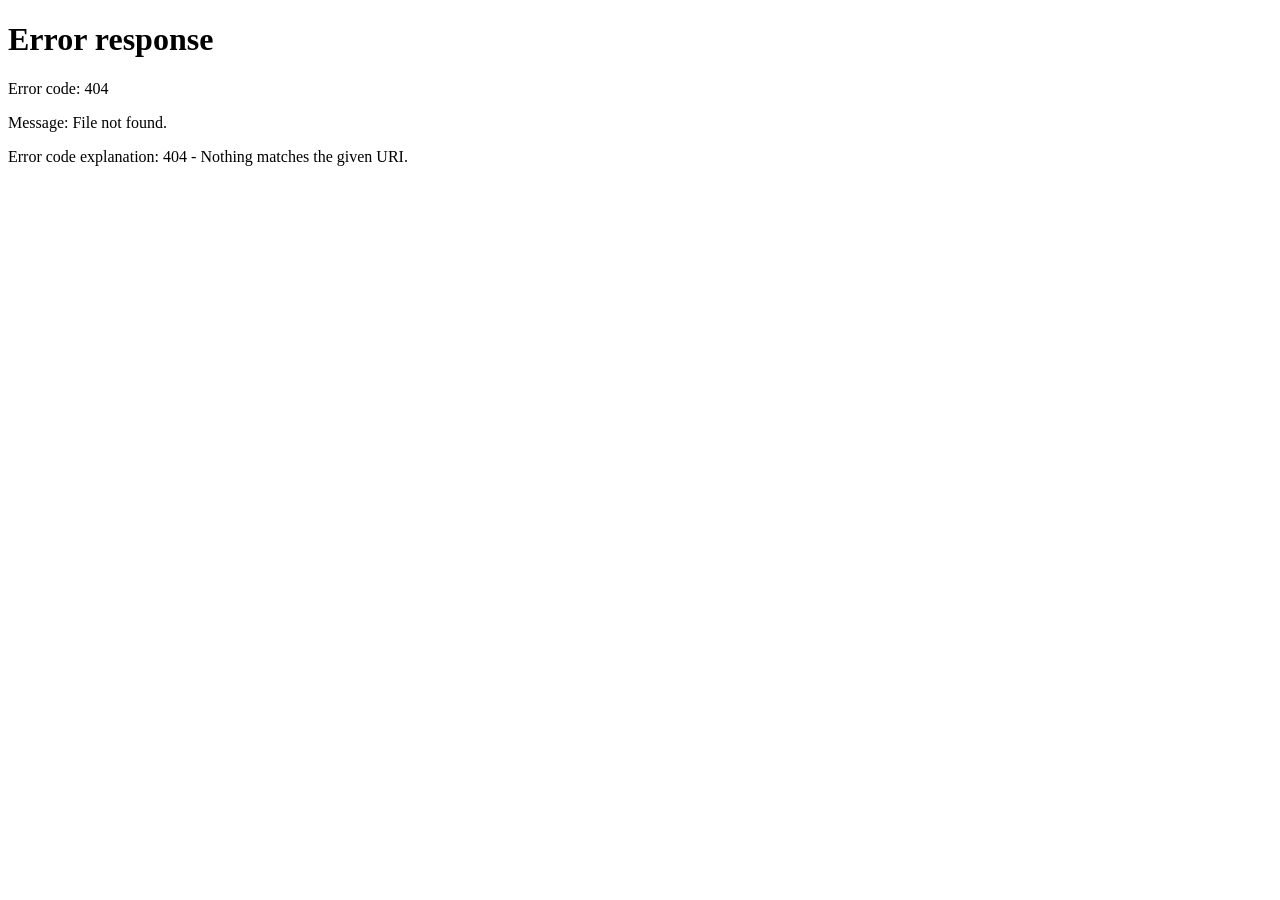
==== site/apps/cdm2026/index.html @ cbd02a51 "feat: app CDM 2026 portail club (SPA JSON, skill MAJ web) Application CDM 2026 : matchs du jour, cal" ====
<!DOCTYPE html>
<html lang="fr">
<head>
  <meta charset="UTF-8">
  <meta name="viewport" content="width=device-width, initial-scale=1, viewport-fit=cover">
  <meta http-equiv="Cache-Control" content="no-cache, no-store, must-revalidate">
  <title>Coupe du Monde 2026 — Portail Club</title>
  <meta name="theme-color" content="#002868">
  <meta name="apple-mobile-web-app-capable" content="yes">
  <meta name="mobile-web-app-capable" content="yes">
  <link rel="manifest" href="../../manifest.webmanifest">
  <link rel="icon" href="../../assets/icons/icon-192.svg" type="image/svg+xml">
  <link rel="preconnect" href="https://fonts.googleapis.com">
  <link rel="preconnect" href="https://fonts.gstatic.com" crossorigin>
  <link href="https://fonts.googleapis.com/css2?family=Plus+Jakarta+Sans:wght@400;500;600;700;800&display=swap" rel="stylesheet">
  <link rel="stylesheet" href="../../assets/css/portal.css?v=__BUILD_VERSION__">
  <link rel="stylesheet" href="assets/css/cdm2026.css?v=__BUILD_VERSION__">
  <script>
    (function () {
      if (localStorage.getItem('portailClub_swMigrated') === '2') return;
      var dest = '/portailClub/update.html?to=' + encodeURIComponent(location.pathname + location.search + location.hash);
      location.replace(dest);
    })();
  </script>
</head>
<body>
  <div id="wc-root" class="wc-app" aria-live="polite"></div>
  <div id="wc-toast" class="wc-toast" role="status" aria-live="polite"></div>
  <script src="../../assets/js/app-update.js?v=__BUILD_VERSION__" defer></script>
  <script src="assets/js/cdm2026.js?v=__BUILD_VERSION__" defer></script>
</body>
</html>
---- site/assets/css/portal.css ----
:root {
  --pc-bg: #f4f7fb;
  --pc-surface: #ffffff;
  --pc-text: #14212e;
  --pc-muted: #5a6d7d;
  --pc-accent: #0d7ea8;
  --pc-accent-soft: #e6f4fa;
  --pc-border: #d8e3ec;
  --pc-tap-min: 72px;
  --pc-shadow: 0 4px 20px rgba(13, 126, 168, 0.12);
  --font-sans: "Plus Jakarta Sans", system-ui, -apple-system, sans-serif;
  --safe-top: env(safe-area-inset-top, 0px);
  --safe-bottom: env(safe-area-inset-bottom, 0px);
}

*,
*::before,
*::after {
  box-sizing: border-box;
  -webkit-tap-highlight-color: transparent;
}

html {
  -webkit-text-size-adjust: 100%;
}

body {
  margin: 0;
  min-height: 100dvh;
  font-family: var(--font-sans);
  font-size: 16px;
  line-height: 1.4;
  color: var(--pc-text);
  background: var(--pc-bg);
}

/* --- Layout portail --- */

.portal {
  min-height: 100dvh;
  padding: calc(1rem + var(--safe-top)) 1rem calc(1.25rem + var(--safe-bottom));
  max-width: 28rem;
  margin: 0 auto;
  display: flex;
  flex-direction: column;
}

.portal__top {
  display: flex;
  align-items: center;
  justify-content: space-between;
  gap: 0.75rem;
  margin-bottom: 1.5rem;
}

.portal__brand {
  flex: 1;
  min-width: 0;
}

.portal__eyebrow {
  margin: 0;
  font-size: 0.7rem;
  font-weight: 600;
  letter-spacing: 0.1em;
  text-transform: uppercase;
  color: var(--pc-accent);
}

.portal__title {
  margin: 0.15rem 0 0;
  font-size: 1.5rem;
  font-weight: 700;
  line-height: 1.15;
}

.portal__install-btn {
  flex-shrink: 0;
  display: inline-flex;
  align-items: center;
  justify-content: center;
  min-width: var(--pc-tap-min);
  min-height: var(--pc-tap-min);
  padding: 0.5rem;
  border: 2px solid var(--pc-border);
  border-radius: 14px;
  background: var(--pc-surface);
  color: var(--pc-accent);
  text-decoration: none;
  box-shadow: var(--pc-shadow);
}

.portal__install-btn svg {
  width: 1.5rem;
  height: 1.5rem;
}

.portal__install-btn:active {
  transform: scale(0.97);
  background: var(--pc-accent-soft);
}

/* --- Grille apps --- */

.apps {
  flex: 1;
  display: grid;
  grid-template-columns: repeat(2, 1fr);
  gap: 1rem;
  align-content: start;
}

.app-tile {
  display: flex;
  flex-direction: column;
  align-items: center;
  justify-content: center;
  gap: 0.75rem;
  min-height: 9.5rem;
  padding: 1.25rem 0.75rem;
  border-radius: 20px;
  background: var(--pc-surface);
  border: 2px solid var(--pc-border);
  box-shadow: var(--pc-shadow);
  text-decoration: none;
  color: inherit;
  transition: border-color 0.15s, transform 0.1s;
}

.app-tile:active {
  transform: scale(0.98);
  border-color: var(--pc-accent);
  background: var(--pc-accent-soft);
}

.app-tile__icon {
  width: 4.5rem;
  height: 4.5rem;
  display: flex;
  align-items: center;
  justify-content: center;
  border-radius: 18px;
  background: var(--pc-accent-soft);
  color: var(--pc-accent);
}

.app-tile__icon svg {
  width: 2.75rem;
  height: 2.75rem;
}

.app-tile__label {
  margin: 0;
  font-size: 1rem;
  font-weight: 600;
  text-align: center;
  line-height: 1.2;
}

.app-tile--solo {
  grid-column: 1 / -1;
  min-height: 10.5rem;
}

.app-tile--solo .app-tile__icon {
  width: 5.5rem;
  height: 5.5rem;
}

.app-tile--solo .app-tile__icon svg {
  width: 3.25rem;
  height: 3.25rem;
}

.app-tile--solo .app-tile__label {
  font-size: 1.15rem;
}

/* --- Pied de page --- */

.portal__footer {
  margin-top: 2rem;
  padding-top: 1rem;
  border-top: 1px solid var(--pc-border);
  font-size: 0.8rem;
  color: var(--pc-muted);
  text-align: center;
}

.portal__footer a {
  color: var(--pc-accent);
  text-decoration: none;
  padding: 0.5rem;
  display: inline-block;
  min-height: var(--pc-tap-min);
  line-height: calc(var(--pc-tap-min) - 1rem);
}

/* --- Page install + QR --- */

.install-page {
  min-height: 100dvh;
  padding: calc(1rem + var(--safe-top)) 1.25rem calc(1.5rem + var(--safe-bottom));
  max-width: 28rem;
  margin: 0 auto;
}

.install-page__back {
  display: inline-flex;
  align-items: center;
  gap: 0.35rem;
  min-height: var(--pc-tap-min);
  margin-bottom: 1rem;
  font-size: 0.95rem;
  font-weight: 500;
  color: var(--pc-accent);
  text-decoration: none;
}

.install-page__back:active {
  opacity: 0.7;
}

.install-page h1 {
  margin: 0 0 0.5rem;
  font-size: 1.6rem;
  font-weight: 700;
}

.install-page__lead {
  margin: 0 0 1.5rem;
  color: var(--pc-muted);
  font-size: 1rem;
}

.install-card {
  padding: 1.5rem;
  border-radius: 20px;
  background: var(--pc-surface);
  border: 2px solid var(--pc-border);
  box-shadow: var(--pc-shadow);
  text-align: center;
  margin-bottom: 1.25rem;
}

.install-card__qr {
  display: flex;
  justify-content: center;
  margin-bottom: 1rem;
}

.install-card__qr canvas,
.install-card__qr img {
  border-radius: 12px;
}

.install-card__url {
  margin: 0;
  font-size: 0.85rem;
  color: var(--pc-muted);
  word-break: break-all;
}

.install-card__url strong {
  color: var(--pc-text);
  font-weight: 600;
}

.install-btn {
  display: flex;
  align-items: center;
  justify-content: center;
  width: 100%;
  min-height: 3.5rem;
  margin-bottom: 1rem;
  padding: 0.75rem 1.25rem;
  font-family: inherit;
  font-size: 1.05rem;
  font-weight: 600;
  color: #fff;
  background: var(--pc-accent);
  border: none;
  border-radius: 14px;
  cursor: pointer;
  box-shadow: var(--pc-shadow);
}

.install-btn:active {
  transform: scale(0.98);
  filter: brightness(1.05);
}

.install-btn:disabled,
.install-btn--hidden {
  display: none;
}

.install-steps {
  padding: 1.25rem;
  border-radius: 16px;
  background: var(--pc-accent-soft);
  border: 1px solid var(--pc-border);
}

.install-steps h2 {
  margin: 0 0 0.75rem;
  font-size: 1rem;
  font-weight: 600;
}

.install-steps ol {
  margin: 0;
  padding-left: 1.25rem;
  color: var(--pc-muted);
  font-size: 0.95rem;
}

.install-steps li {
  margin-bottom: 0.5rem;
}

.install-steps li:last-child {
  margin-bottom: 0;
}

/* --- Stub app --- */

.app-shell {
  min-height: 100dvh;
  padding: calc(1rem + var(--safe-top)) 1rem calc(1.25rem + var(--safe-bottom));
  max-width: 28rem;
  margin: 0 auto;
}

.app-shell__back {
  display: inline-flex;
  align-items: center;
  gap: 0.35rem;
  min-height: var(--pc-tap-min);
  margin-bottom: 1.25rem;
  font-size: 0.95rem;
  font-weight: 500;
  color: var(--pc-accent);
  text-decoration: none;
}

.app-shell__header {
  display: flex;
  align-items: center;
  gap: 1rem;
  margin-bottom: 1.5rem;
}

.app-shell__icon {
  width: 4rem;
  height: 4rem;
  display: flex;
  align-items: center;
  justify-content: center;
  border-radius: 16px;
  background: var(--pc-accent-soft);
  color: var(--pc-accent);
}

.app-shell__icon svg {
  width: 2.5rem;
  height: 2.5rem;
}

.app-shell__title {
  margin: 0;
  font-size: 1.4rem;
  font-weight: 700;
}

.app-shell__stub {
  padding: 1.5rem;
  border-radius: 16px;
  background: var(--pc-surface);
  border: 2px solid var(--pc-border);
  color: var(--pc-muted);
  text-align: center;
  font-size: 1rem;
}

.visually-hidden {
  position: absolute;
  width: 1px;
  height: 1px;
  padding: 0;
  margin: -1px;
  overflow: hidden;
  clip: rect(0, 0, 0, 0);
  white-space: nowrap;
  border: 0;
}

@media (min-width: 400px) {
  .apps {
    grid-template-columns: repeat(2, 1fr);
  }
}

/* --- Bannière mise à jour (app-update.js) --- */

.pc-update-banner {
  position: fixed;
  left: 0;
  right: 0;
  bottom: 0;
  z-index: 10000;
  display: flex;
  flex-wrap: wrap;
  align-items: center;
  gap: 0.65rem 1rem;
  padding: 0.85rem 1rem calc(0.85rem + var(--safe-bottom));
  background: var(--pc-text);
  color: #fff;
  box-shadow: 0 -4px 24px rgba(0, 0, 0, 0.2);
}

.pc-update-banner__text {
  margin: 0;
  flex: 1 1 12rem;
  font-size: 0.9rem;
  line-height: 1.35;
}

.pc-update-banner__meta {
  display: block;
  margin-top: 0.15rem;
  font-size: 0.78rem;
  font-weight: 500;
  opacity: 0.75;
}

.pc-update-banner__actions {
  display: flex;
  gap: 0.5rem;
  flex-shrink: 0;
}

.pc-update-banner__btn {
  min-height: 2.5rem;
  padding: 0.45rem 0.85rem;
  font-family: inherit;
  font-size: 0.88rem;
  font-weight: 600;
  border-radius: 10px;
  border: 1px solid rgba(255, 255, 255, 0.35);
  background: transparent;
  color: #fff;
  cursor: pointer;
}

.pc-update-banner__btn--primary {
  background: var(--pc-accent);
  border-color: var(--pc-accent);
}
---- site/apps/cdm2026/assets/css/cdm2026.css ----
/* Coupe du Monde 2026 — SPA festive, mobile-first */
.wc-app {
  --wc-usa-blue: #002868;
  --wc-mex-green: #006847;
  --wc-can-red: #c8102e;
  --wc-gold: #c9a227;
  --wc-bg: #f8fafc;
  --wc-surface: #ffffff;
  --wc-text: #14212e;
  --wc-muted: #5a6d7d;
  --wc-border: #d8e3ec;
  --wc-m6: #e85d04;
  --wc-bein: #5c2d91;
  --wc-nav-h: calc(4.5rem + var(--safe-bottom));

  min-height: 100dvh;
  padding: calc(0.5rem + var(--safe-top)) 1rem var(--wc-nav-h);
  max-width: 28rem;
  margin: 0 auto;
  background: var(--wc-bg);
  color: var(--wc-text);
}

@media (min-width: 640px) {
  .wc-app {
    max-width: 42rem;
    padding-left: 1.25rem;
    padding-right: 1.25rem;
  }
}

.wc-header {
  position: relative;
  margin-bottom: 1rem;
  padding: 1rem 1rem 1.1rem;
  border-radius: 20px;
  background: linear-gradient(135deg, var(--wc-usa-blue) 0%, var(--wc-mex-green) 50%, var(--wc-can-red) 100%);
  color: #fff;
  overflow: hidden;
  box-shadow: 0 8px 28px rgba(0, 40, 104, 0.25);
}

.wc-header::before {
  content: "";
  position: absolute;
  inset: 0;
  background:
    radial-gradient(circle at 15% 20%, rgba(255, 255, 255, 0.15) 0%, transparent 40%),
    radial-gradient(circle at 85% 80%, rgba(201, 162, 39, 0.2) 0%, transparent 35%);
  pointer-events: none;
}

.wc-header__inner {
  position: relative;
  display: flex;
  align-items: center;
  gap: 0.85rem;
}

.wc-header__emblem {
  width: 3.5rem;
  height: 2.35rem;
  flex-shrink: 0;
  border-radius: 8px;
  object-fit: contain;
}

.wc-header__text {
  flex: 1;
  min-width: 0;
}

.wc-header__eyebrow {
  margin: 0;
  font-size: 0.65rem;
  font-weight: 700;
  letter-spacing: 0.12em;
  text-transform: uppercase;
  opacity: 0.9;
}

.wc-header__title {
  margin: 0.1rem 0 0;
  font-size: 1.2rem;
  font-weight: 800;
  line-height: 1.15;
}

.wc-header__sub {
  margin: 0.2rem 0 0;
  font-size: 0.75rem;
  opacity: 0.85;
}

.wc-back-portal {
  display: inline-flex;
  align-items: center;
  gap: 0.35rem;
  margin-bottom: 0.65rem;
  font-size: 0.8rem;
  font-weight: 600;
  color: var(--wc-usa-blue);
  text-decoration: none;
  min-height: 2.5rem;
}

.wc-back-portal:active {
  opacity: 0.7;
}

.wc-meta {
  margin: 0 0 1rem;
  font-size: 0.72rem;
  color: var(--wc-muted);
  text-align: center;
}

.wc-section-title {
  margin: 0 0 0.75rem;
  font-size: 1.05rem;
  font-weight: 700;
}

.wc-empty {
  padding: 2rem 1rem;
  text-align: center;
  color: var(--wc-muted);
  font-size: 0.95rem;
  background: var(--wc-surface);
  border-radius: 16px;
  border: 2px dashed var(--wc-border);
}

.wc-match {
  margin-bottom: 0.85rem;
  border-radius: 18px;
  background: var(--wc-surface);
  border: 2px solid var(--wc-border);
  box-shadow: 0 4px 16px rgba(0, 40, 104, 0.08);
  overflow: hidden;
}

.wc-match--fra {
  border-color: var(--wc-gold);
  box-shadow: 0 4px 20px rgba(201, 162, 39, 0.2);
}

.wc-match--live {
  border-color: var(--wc-can-red);
}

.wc-match__time {
  display: flex;
  flex-wrap: wrap;
  align-items: center;
  gap: 0.5rem;
  padding: 0.85rem 1rem;
  background: linear-gradient(90deg, rgba(0, 40, 104, 0.06), rgba(0, 104, 71, 0.06));
  border-bottom: 1px solid var(--wc-border);
}

.wc-match__datetime {
  font-size: 1.15rem;
  font-weight: 800;
  line-height: 1.2;
  color: var(--wc-usa-blue);
}

.wc-match__stage {
  font-size: 0.7rem;
  font-weight: 600;
  text-transform: uppercase;
  letter-spacing: 0.06em;
  color: var(--wc-muted);
}

.wc-match__tv {
  display: flex;
  flex-wrap: wrap;
  gap: 0.35rem;
  margin-left: auto;
}

.wc-badge {
  display: inline-flex;
  align-items: center;
  padding: 0.2rem 0.55rem;
  border-radius: 999px;
  font-size: 0.68rem;
  font-weight: 700;
}

.wc-badge--m6 {
  background: #fff3e6;
  color: var(--wc-m6);
  border: 1px solid rgba(232, 93, 4, 0.35);
}

.wc-badge--bein {
  background: #f3ecfa;
  color: var(--wc-bein);
  border: 1px solid rgba(92, 45, 145, 0.3);
}

.wc-badge--free {
  background: #e8f5e9;
  color: var(--wc-mex-green);
  border: 1px solid rgba(0, 104, 71, 0.3);
}

.wc-badge--fra {
  background: linear-gradient(90deg, #1e3a8a, #c9a227);
  color: #fff;
}

.wc-badge--live {
  background: var(--wc-can-red);
  color: #fff;
  animation: wc-pulse 1.5s ease infinite;
}

@keyframes wc-pulse {
  0%, 100% { opacity: 1; }
  50% { opacity: 0.65; }
}

.wc-match__body {
  padding: 1rem;
}

.wc-match__teams {
  display: grid;
  grid-template-columns: 1fr auto 1fr;
  align-items: center;
  gap: 0.5rem;
}

.wc-team {
  display: flex;
  flex-direction: column;
  align-items: center;
  gap: 0.35rem;
  text-align: center;
}

.wc-team__flag {
  width: 2.5rem;
  height: 1.65rem;
  object-fit: cover;
  border-radius: 4px;
  box-shadow: 0 1px 4px rgba(0, 0, 0, 0.15);
}

.wc-team__name {
  font-size: 0.82rem;
  font-weight: 600;
  line-height: 1.2;
}

.wc-match__score {
  font-size: 1.5rem;
  font-weight: 800;
  color: var(--wc-usa-blue);
  min-width: 3.5rem;
  text-align: center;
}

.wc-match__score--vs {
  font-size: 0.9rem;
  font-weight: 600;
  color: var(--wc-muted);
}

.wc-match__label {
  text-align: center;
  font-size: 0.95rem;
  font-weight: 600;
  padding: 0.5rem 0;
}

.wc-match__venue {
  margin-top: 0.65rem;
  font-size: 0.75rem;
  color: var(--wc-muted);
  text-align: center;
}

.wc-team-grid {
  display: grid;
  grid-template-columns: repeat(4, 1fr);
  gap: 0.5rem;
  margin-bottom: 1rem;
}

.wc-team-chip {
  display: flex;
  flex-direction: column;
  align-items: center;
  gap: 0.25rem;
  padding: 0.5rem 0.25rem;
  border: 2px solid var(--wc-border);
  border-radius: 12px;
  background: var(--wc-surface);
  cursor: pointer;
  font-family: inherit;
  font-size: 0.65rem;
  font-weight: 600;
  color: var(--wc-text);
  min-height: 4.5rem;
}

.wc-team-chip--active {
  border-color: var(--wc-usa-blue);
  background: rgba(0, 40, 104, 0.06);
}

.wc-team-chip__flag {
  width: 1.75rem;
  height: 1.15rem;
  object-fit: cover;
  border-radius: 2px;
}

.wc-groups-nav {
  display: flex;
  flex-wrap: wrap;
  gap: 0.4rem;
  margin-bottom: 1rem;
}

.wc-group-tab {
  min-width: 2.5rem;
  min-height: 2.5rem;
  padding: 0.35rem 0.65rem;
  border: 2px solid var(--wc-border);
  border-radius: 10px;
  background: var(--wc-surface);
  font-family: inherit;
  font-size: 0.85rem;
  font-weight: 700;
  color: var(--wc-text);
  cursor: pointer;
}

.wc-group-tab--active {
  background: var(--wc-usa-blue);
  border-color: var(--wc-usa-blue);
  color: #fff;
}

.wc-group-panel {
  background: var(--wc-surface);
  border: 2px solid var(--wc-border);
  border-radius: 18px;
  padding: 1rem;
  margin-bottom: 1rem;
  box-shadow: 0 4px 16px rgba(0, 40, 104, 0.06);
}

.wc-group-panel__title {
  margin: 0 0 0.75rem;
  font-size: 1.1rem;
  font-weight: 800;
  color: var(--wc-usa-blue);
}

.wc-standings {
  width: 100%;
  border-collapse: collapse;
  font-size: 0.78rem;
  margin-bottom: 1rem;
}

.wc-standings th,
.wc-standings td {
  padding: 0.45rem 0.35rem;
  text-align: center;
  border-bottom: 1px solid var(--wc-border);
}

.wc-standings th {
  font-size: 0.65rem;
  font-weight: 700;
  text-transform: uppercase;
  color: var(--wc-muted);
}

.wc-standings td:first-child,
.wc-standings th:first-child {
  text-align: left;
}

.wc-standings__team {
  display: flex;
  align-items: center;
  gap: 0.4rem;
  font-weight: 600;
}

.wc-standings__flag {
  width: 1.25rem;
  height: 0.85rem;
  object-fit: cover;
  border-radius: 2px;
}

.wc-standings tr.wc-standings__qualify td {
  background: rgba(0, 104, 71, 0.06);
}

.wc-group-matches__title {
  margin: 0 0 0.5rem;
  font-size: 0.8rem;
  font-weight: 700;
  color: var(--wc-muted);
  text-transform: uppercase;
  letter-spacing: 0.05em;
}

.wc-mini-match {
  display: flex;
  align-items: center;
  justify-content: space-between;
  gap: 0.5rem;
  padding: 0.5rem 0;
  border-bottom: 1px solid var(--wc-border);
  font-size: 0.8rem;
}

.wc-mini-match:last-child {
  border-bottom: none;
}

.wc-mini-match__teams {
  flex: 1;
  font-weight: 600;
}

.wc-mini-match__result {
  font-weight: 800;
  color: var(--wc-usa-blue);
  white-space: nowrap;
}

.wc-mini-match__date {
  font-size: 0.7rem;
  color: var(--wc-muted);
  white-space: nowrap;
}

.wc-nav {
  position: fixed;
  left: 0;
  right: 0;
  bottom: 0;
  z-index: 50;
  display: flex;
  justify-content: center;
  padding: 0.5rem 1rem calc(0.5rem + var(--safe-bottom));
  background: rgba(255, 255, 255, 0.95);
  border-top: 2px solid var(--wc-border);
  backdrop-filter: blur(8px);
}

.wc-nav__inner {
  display: flex;
  width: 100%;
  max-width: 28rem;
  gap: 0.35rem;
}

@media (min-width: 640px) {
  .wc-nav__inner {
    max-width: 42rem;
  }
}

.wc-nav__btn {
  flex: 1;
  display: flex;
  flex-direction: column;
  align-items: center;
  justify-content: center;
  gap: 0.15rem;
  min-height: var(--pc-tap-min);
  padding: 0.35rem;
  border: none;
  border-radius: 14px;
  background: transparent;
  font-family: inherit;
  font-size: 0.68rem;
  font-weight: 700;
  color: var(--wc-muted);
  cursor: pointer;
  text-decoration: none;
}

.wc-nav__btn--active {
  background: rgba(0, 40, 104, 0.08);
  color: var(--wc-usa-blue);
}

.wc-nav__btn svg {
  width: 1.35rem;
  height: 1.35rem;
}

.wc-nav__btn:active {
  transform: scale(0.97);
}

.wc-toast {
  position: fixed;
  left: 50%;
  bottom: calc(var(--wc-nav-h) + 0.5rem);
  transform: translateX(-50%) translateY(120%);
  z-index: 60;
  padding: 0.65rem 1rem;
  border-radius: 12px;
  background: var(--wc-text);
  color: #fff;
  font-size: 0.85rem;
  font-weight: 600;
  opacity: 0;
  transition: transform 0.25s, opacity 0.25s;
  pointer-events: none;
  max-width: calc(100% - 2rem);
  text-align: center;
}

.wc-toast--show {
  transform: translateX(-50%) translateY(0);
  opacity: 1;
}

.app-tile--cdm2026 {
  border: 2px solid transparent;
  background:
    linear-gradient(var(--pc-surface), var(--pc-surface)) padding-box,
    linear-gradient(135deg, #002868, #006847, #c8102e) border-box;
}

.app-tile--cdm2026 .app-tile__icon {
  background: linear-gradient(135deg, rgba(0, 40, 104, 0.12), rgba(201, 162, 39, 0.15));
  color: #002868;
}

.wc-loading {
  text-align: center;
  padding: 3rem 1rem;
  color: var(--wc-muted);
}
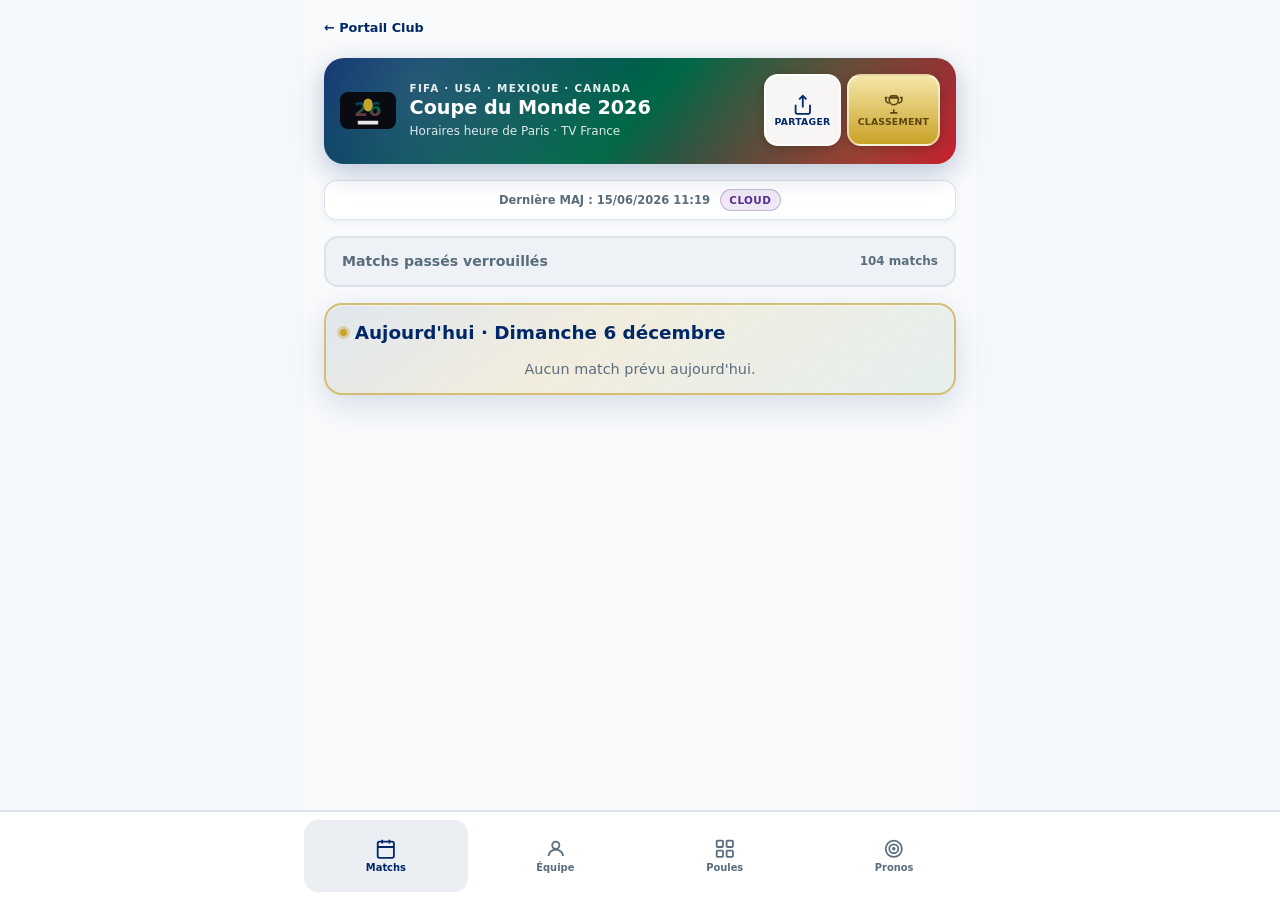
==== commit 8ab4a2dd: "fix(cdm2026): SW dedie Android pour installation PWA native directe" ====
--- a/site/apps/cdm2026/index.html
+++ b/site/apps/cdm2026/index.html
@@ -8,25 +8,20 @@
   <meta name="theme-color" content="#002868">
   <meta name="apple-mobile-web-app-capable" content="yes">
   <meta name="mobile-web-app-capable" content="yes">
-  <link rel="manifest" href="../../manifest.webmanifest">
-  <link rel="icon" href="../../assets/icons/icon-192.svg" type="image/svg+xml">
+  <link rel="manifest" href="manifest.php">
+  <link rel="icon" href="assets/img/icon-192.png" type="image/png">
+  <link rel="apple-touch-icon" href="assets/img/icon-192.png">
   <link rel="preconnect" href="https://fonts.googleapis.com">
   <link rel="preconnect" href="https://fonts.gstatic.com" crossorigin>
   <link href="https://fonts.googleapis.com/css2?family=Plus+Jakarta+Sans:wght@400;500;600;700;800&display=swap" rel="stylesheet">
   <link rel="stylesheet" href="../../assets/css/portal.css?v=__BUILD_VERSION__">
   <link rel="stylesheet" href="assets/css/cdm2026.css?v=__BUILD_VERSION__">
-  <script>
-    (function () {
-      if (localStorage.getItem('portailClub_swMigrated') === '2') return;
-      var dest = '/portailClub/update.html?to=' + encodeURIComponent(location.pathname + location.search + location.hash);
-      location.replace(dest);
-    })();
-  </script>
 </head>
 <body>
   <div id="wc-root" class="wc-app" aria-live="polite"></div>
   <div id="wc-toast" class="wc-toast" role="status" aria-live="polite"></div>
-  <script src="../../assets/js/app-update.js?v=__BUILD_VERSION__" defer></script>
+  <script src="assets/js/cdm-pwa.js?v=__BUILD_VERSION__"></script>
+  <script src="../../assets/js/qrcodegen.js?v=__BUILD_VERSION__" defer></script>
   <script src="assets/js/cdm2026.js?v=__BUILD_VERSION__" defer></script>
 </body>
 </html>
--- a/site/apps/cdm2026/assets/css/cdm2026.css
+++ b/site/apps/cdm2026/assets/css/cdm2026.css
@@ -92,6 +92,126 @@
   opacity: 0.85;
 }
 
+/* Bandeau installation PWA */
+.wc-install-banner {
+  margin: 0 0 1rem;
+  padding: 0.85rem 0.9rem;
+  border-radius: 16px;
+  border: 1px solid var(--wc-border);
+  background: linear-gradient(135deg, #fff 0%, #eef4fb 100%);
+  box-shadow: 0 4px 16px rgba(0, 40, 104, 0.08);
+}
+
+.wc-install-banner__inner {
+  display: flex;
+  align-items: flex-start;
+  gap: 0.5rem;
+}
+
+.wc-install-banner__text {
+  flex: 1;
+  min-width: 0;
+}
+
+.wc-install-banner__title {
+  display: block;
+  font-size: 0.88rem;
+  font-weight: 800;
+  color: var(--wc-usa-blue);
+}
+
+.wc-install-banner__lead {
+  margin: 0.25rem 0 0.65rem;
+  font-size: 0.78rem;
+  line-height: 1.4;
+  color: var(--wc-muted);
+}
+
+.wc-install-banner__hint {
+  margin: 0;
+  font-size: 0.78rem;
+  font-weight: 600;
+  color: var(--wc-usa-blue);
+}
+
+.wc-install-banner__btn {
+  display: inline-flex;
+  align-items: center;
+  justify-content: center;
+  gap: 0.4rem;
+  min-height: var(--pc-tap-min, 44px);
+  padding: 0.55rem 1rem;
+  border: none;
+  border-radius: 12px;
+  background: linear-gradient(135deg, var(--wc-usa-blue) 0%, #0047a8 100%);
+  color: #fff;
+  font-family: inherit;
+  font-size: 0.85rem;
+  font-weight: 700;
+  cursor: pointer;
+  box-shadow: 0 4px 12px rgba(0, 40, 104, 0.28);
+}
+
+.wc-install-banner__btn svg {
+  width: 1.1rem;
+  height: 1.1rem;
+  flex-shrink: 0;
+}
+
+.wc-install-banner__btn:active {
+  transform: scale(0.98);
+}
+
+.wc-install-banner__btn:disabled {
+  opacity: 0.72;
+  cursor: wait;
+  transform: none;
+}
+
+.wc-install-banner__close {
+  flex-shrink: 0;
+  width: 2rem;
+  height: 2rem;
+  padding: 0;
+  border: none;
+  border-radius: 8px;
+  background: transparent;
+  color: var(--wc-muted);
+  font-size: 1.35rem;
+  line-height: 1;
+  cursor: pointer;
+}
+
+.wc-install-banner__close:active {
+  background: rgba(0, 0, 0, 0.06);
+}
+
+.wc-install-banner__actions {
+  display: flex;
+  flex-wrap: wrap;
+  align-items: center;
+  gap: 0.5rem 0.75rem;
+}
+
+.wc-install-banner__note {
+  margin: 0 0 0.5rem;
+  font-size: 0.72rem;
+  color: var(--wc-muted);
+  line-height: 1.35;
+}
+
+.wc-install-banner__link {
+  padding: 0.35rem 0;
+  border: none;
+  background: transparent;
+  color: var(--wc-usa-blue);
+  font-family: inherit;
+  font-size: 0.78rem;
+  font-weight: 700;
+  text-decoration: underline;
+  cursor: pointer;
+}
+
 .wc-back-portal {
   display: inline-flex;
   align-items: center;
@@ -115,10 +235,215 @@
   text-align: center;
 }
 
+.wc-update-flag {
+  display: flex;
+  flex-wrap: wrap;
+  align-items: center;
+  justify-content: center;
+  gap: 0.45rem 0.6rem;
+  margin: 0 0 1rem;
+  padding: 0.5rem 0.75rem;
+  border-radius: 12px;
+  background: var(--wc-surface);
+  border: 1px solid var(--wc-border);
+  box-shadow: 0 2px 8px rgba(0, 40, 104, 0.05);
+}
+
+.wc-update-flag__datetime {
+  font-size: 0.72rem;
+  font-weight: 600;
+  color: var(--wc-muted);
+}
+
+.wc-update-flag__badge {
+  display: inline-flex;
+  align-items: center;
+  padding: 0.18rem 0.55rem;
+  border-radius: 999px;
+  font-size: 0.65rem;
+  font-weight: 800;
+  letter-spacing: 0.04em;
+  text-transform: uppercase;
+}
+
+.wc-update-flag__badge--local {
+  background: rgba(0, 40, 104, 0.08);
+  color: var(--wc-usa-blue);
+  border: 1px solid rgba(0, 40, 104, 0.2);
+}
+
+.wc-update-flag__badge--cloud {
+  background: rgba(92, 45, 145, 0.1);
+  color: var(--wc-bein);
+  border: 1px solid rgba(92, 45, 145, 0.28);
+}
+
 .wc-section-title {
   margin: 0 0 0.75rem;
   font-size: 1.05rem;
   font-weight: 700;
+}
+
+.wc-section-title--today {
+  margin: 0 0 0.85rem;
+  font-size: 1.15rem;
+  font-weight: 800;
+  color: var(--wc-usa-blue);
+  display: flex;
+  align-items: center;
+  gap: 0.5rem;
+}
+
+.wc-section-title--today::before {
+  content: "";
+  width: 0.45rem;
+  height: 0.45rem;
+  border-radius: 50%;
+  background: var(--wc-gold);
+  box-shadow: 0 0 0 3px rgba(201, 162, 39, 0.35);
+  flex-shrink: 0;
+}
+
+.wc-section-title--day {
+  margin: 0 0 0.75rem;
+  font-size: 0.95rem;
+  font-weight: 700;
+  display: flex;
+  align-items: center;
+  gap: 0.45rem;
+}
+
+.wc-section-title--day::before {
+  content: "";
+  width: 0.35rem;
+  height: 0.35rem;
+  border-radius: 50%;
+  background: var(--day-accent, var(--wc-muted));
+  flex-shrink: 0;
+}
+
+/* Blocs par jour — palette CDM (or > bleu > vert > rouge > violet > ardoise) */
+.wc-day-block {
+  margin-bottom: 1rem;
+  padding: 0.9rem 0.85rem 0.35rem;
+  border-radius: 18px;
+}
+
+.wc-day-block--d0 {
+  --day-accent: var(--wc-gold);
+  --day-bg: linear-gradient(
+    145deg,
+    rgba(0, 40, 104, 0.09) 0%,
+    rgba(201, 162, 39, 0.14) 42%,
+    rgba(0, 104, 71, 0.07) 100%
+  );
+  --day-border: rgba(201, 162, 39, 0.62);
+  --day-time-bg: linear-gradient(90deg, rgba(0, 40, 104, 0.12), rgba(201, 162, 39, 0.12));
+  --day-card-border: rgba(0, 40, 104, 0.3);
+  --day-card-shadow: 0 6px 22px rgba(0, 40, 104, 0.14);
+}
+
+.wc-day-block--d1 {
+  --day-accent: var(--wc-usa-blue);
+  --day-bg: rgba(0, 40, 104, 0.06);
+  --day-border: rgba(0, 40, 104, 0.22);
+  --day-time-bg: rgba(0, 40, 104, 0.07);
+  --day-card-border: rgba(0, 40, 104, 0.18);
+  --day-card-shadow: 0 3px 14px rgba(0, 40, 104, 0.08);
+}
+
+.wc-day-block--d2 {
+  --day-accent: var(--wc-mex-green);
+  --day-bg: rgba(0, 104, 71, 0.06);
+  --day-border: rgba(0, 104, 71, 0.22);
+  --day-time-bg: rgba(0, 104, 71, 0.07);
+  --day-card-border: rgba(0, 104, 71, 0.18);
+  --day-card-shadow: 0 3px 14px rgba(0, 104, 71, 0.07);
+}
+
+.wc-day-block--d3 {
+  --day-accent: var(--wc-can-red);
+  --day-bg: rgba(200, 16, 46, 0.05);
+  --day-border: rgba(200, 16, 46, 0.2);
+  --day-time-bg: rgba(200, 16, 46, 0.06);
+  --day-card-border: rgba(200, 16, 46, 0.16);
+  --day-card-shadow: 0 3px 14px rgba(200, 16, 46, 0.06);
+}
+
+.wc-day-block--d4 {
+  --day-accent: var(--wc-bein);
+  --day-bg: rgba(92, 45, 145, 0.05);
+  --day-border: rgba(92, 45, 145, 0.2);
+  --day-time-bg: rgba(92, 45, 145, 0.06);
+  --day-card-border: rgba(92, 45, 145, 0.16);
+  --day-card-shadow: 0 3px 14px rgba(92, 45, 145, 0.06);
+}
+
+.wc-day-block--d5 {
+  --day-accent: #4a6275;
+  --day-bg: rgba(90, 109, 125, 0.07);
+  --day-border: rgba(90, 109, 125, 0.22);
+  --day-time-bg: rgba(90, 109, 125, 0.06);
+  --day-card-border: rgba(90, 109, 125, 0.16);
+  --day-card-shadow: 0 3px 12px rgba(90, 109, 125, 0.06);
+}
+
+.wc-section-title--d1 { color: var(--wc-usa-blue); }
+.wc-section-title--d2 { color: var(--wc-mex-green); }
+.wc-section-title--d3 { color: var(--wc-can-red); }
+.wc-section-title--d4 { color: var(--wc-bein); }
+.wc-section-title--d5 { color: #4a6275; }
+
+.wc-day-block--today {
+  margin-bottom: 1.4rem;
+  background: var(--day-bg);
+  border: 2px solid var(--day-border);
+  box-shadow:
+    0 10px 32px rgba(0, 40, 104, 0.14),
+    inset 0 1px 0 rgba(255, 255, 255, 0.55);
+}
+
+.wc-day-block--today .wc-match {
+  border-color: var(--day-card-border);
+  box-shadow: var(--day-card-shadow);
+}
+
+.wc-day-block--today .wc-match__time {
+  background: var(--day-time-bg);
+}
+
+.wc-day-block--today .wc-match--finished {
+  border-color: rgba(0, 40, 104, 0.38);
+}
+
+.wc-day-block--later {
+  background: var(--day-bg);
+  border: 2px solid var(--day-border);
+  border-left: 4px solid var(--day-accent);
+  box-shadow: 0 4px 16px rgba(0, 40, 104, 0.05);
+}
+
+.wc-day-block--later .wc-match {
+  border-color: var(--day-card-border);
+  box-shadow: var(--day-card-shadow);
+  background: var(--wc-surface);
+}
+
+.wc-day-block--later .wc-match__time {
+  background: var(--day-time-bg);
+}
+
+.wc-day-block--later .wc-match__datetime {
+  font-size: 1rem;
+  font-weight: 700;
+  color: var(--day-accent);
+}
+
+.wc-day-empty {
+  margin: 0 0 0.5rem;
+  font-size: 0.9rem;
+  color: var(--wc-muted);
+  text-align: center;
 }
 
 .wc-empty {
@@ -217,6 +542,16 @@
   background: var(--wc-can-red);
   color: #fff;
   animation: wc-pulse 1.5s ease infinite;
+}
+
+.wc-badge--done {
+  background: #e8eef5;
+  color: var(--wc-usa-blue);
+  border: 1px solid rgba(0, 40, 104, 0.2);
+}
+
+.wc-match--finished .wc-match__score {
+  font-size: 1.65rem;
 }
 
 @keyframes wc-pulse {
@@ -483,16 +818,18 @@
   justify-content: center;
   gap: 0.15rem;
   min-height: var(--pc-tap-min);
-  padding: 0.35rem;
+  padding: 0.35rem 0.2rem;
   border: none;
   border-radius: 14px;
   background: transparent;
   font-family: inherit;
-  font-size: 0.68rem;
+  font-size: 0.62rem;
   font-weight: 700;
   color: var(--wc-muted);
   cursor: pointer;
   text-decoration: none;
+  line-height: 1.15;
+  text-align: center;
 }
 
 .wc-nav__btn--active {
@@ -550,3 +887,673 @@
   padding: 3rem 1rem;
   color: var(--wc-muted);
 }
+
+/* —— Pronostics —— */
+.wc-header__actions {
+  flex-shrink: 0;
+  display: flex;
+  align-items: flex-start;
+  gap: 0.35rem;
+}
+
+.wc-cup-btn,
+.wc-share-btn {
+  flex-shrink: 0;
+  display: flex;
+  flex-direction: column;
+  align-items: center;
+  justify-content: center;
+  gap: 0.1rem;
+  min-width: 4.25rem;
+  min-height: var(--pc-tap-min);
+  padding: 0.4rem 0.55rem;
+  border-radius: 14px;
+  cursor: pointer;
+  font-family: inherit;
+  box-shadow: 0 2px 10px rgba(0, 0, 0, 0.22);
+}
+
+.wc-cup-btn {
+  border: 2px solid rgba(255, 255, 255, 0.55);
+  background: linear-gradient(180deg, #f5e6a8 0%, var(--wc-gold) 100%);
+  color: #5c4510;
+}
+
+.wc-share-btn {
+  border: 2px solid rgba(255, 255, 255, 0.75);
+  background: rgba(255, 255, 255, 0.95);
+  color: var(--wc-usa-blue);
+}
+
+.wc-cup-btn__icon,
+.wc-share-btn__icon {
+  width: 1.35rem;
+  height: 1.35rem;
+  flex-shrink: 0;
+}
+
+.wc-cup-btn__label,
+.wc-share-btn__label {
+  font-size: 0.58rem;
+  font-weight: 800;
+  letter-spacing: 0.03em;
+  text-transform: uppercase;
+  line-height: 1.1;
+  white-space: nowrap;
+}
+
+.wc-cup-btn:active,
+.wc-share-btn:active {
+  transform: scale(0.96);
+}
+
+.wc-predict-intro {
+  margin: 0 0 1rem;
+  font-size: 0.88rem;
+  color: var(--wc-muted);
+  line-height: 1.45;
+}
+
+.wc-predict-form {
+  display: flex;
+  flex-direction: column;
+  gap: 0.85rem;
+}
+
+.wc-field {
+  display: flex;
+  flex-direction: column;
+  gap: 0.35rem;
+}
+
+.wc-field__label {
+  font-size: 0.8rem;
+  font-weight: 700;
+  color: var(--wc-text);
+}
+
+.wc-field__input {
+  min-height: var(--pc-tap-min);
+  padding: 0.65rem 0.85rem;
+  border: 2px solid var(--wc-border);
+  border-radius: 12px;
+  font-family: inherit;
+  font-size: 1rem;
+  background: var(--wc-surface);
+}
+
+.wc-field__input:focus {
+  outline: none;
+  border-color: var(--wc-usa-blue);
+}
+
+.wc-btn {
+  min-height: var(--pc-tap-min);
+  padding: 0.75rem 1rem;
+  border: none;
+  border-radius: 14px;
+  font-family: inherit;
+  font-size: 0.95rem;
+  font-weight: 700;
+  cursor: pointer;
+}
+
+.wc-btn--primary {
+  background: linear-gradient(135deg, var(--wc-usa-blue), var(--wc-mex-green));
+  color: #fff;
+}
+
+.wc-predict-stats {
+  margin-bottom: 1rem;
+  padding: 0.85rem 1rem;
+  border-radius: 14px;
+  background: var(--wc-surface);
+  border: 2px solid var(--wc-border);
+}
+
+.wc-predict-stats__name {
+  margin: 0 0 0.25rem;
+  font-size: 0.95rem;
+}
+
+.wc-predict-stats__pts {
+  margin: 0;
+  font-size: 0.82rem;
+  color: var(--wc-muted);
+}
+
+.wc-predict-past {
+  margin-bottom: 1rem;
+  border: 2px solid var(--wc-border);
+  border-radius: 14px;
+  background: #eef2f6;
+  overflow: hidden;
+}
+
+.wc-predict-past__summary {
+  display: flex;
+  align-items: center;
+  justify-content: space-between;
+  gap: 0.5rem;
+  padding: 0.85rem 1rem;
+  font-weight: 700;
+  font-size: 0.88rem;
+  color: var(--wc-muted);
+  cursor: pointer;
+  list-style: none;
+}
+
+.wc-predict-past__summary::-webkit-details-marker {
+  display: none;
+}
+
+.wc-predict-past__count {
+  font-size: 0.75rem;
+  font-weight: 600;
+  color: var(--wc-muted);
+}
+
+.wc-predict-past__body {
+  padding: 0 0.75rem 0.85rem;
+  border-top: 1px solid var(--wc-border);
+}
+
+.wc-predict-past__day + .wc-predict-past__day {
+  margin-top: 0.85rem;
+  padding-top: 0.85rem;
+  border-top: 1px dashed var(--wc-border);
+}
+
+.wc-predict-past__day-title {
+  margin: 0 0 0.5rem;
+  font-size: 0.75rem;
+  font-weight: 700;
+  color: var(--wc-muted);
+}
+
+#wc-predict-focus {
+  scroll-margin-top: calc(0.75rem + var(--safe-top));
+}
+
+.wc-match--predict .wc-match__teams {
+  align-items: center;
+}
+
+.wc-match__predict-inputs {
+  display: flex;
+  align-items: center;
+  gap: 0.35rem;
+  flex-shrink: 0;
+}
+
+.wc-predict-input {
+  width: 2.75rem;
+  min-height: 2.5rem;
+  padding: 0.35rem;
+  border: 2px solid var(--wc-border);
+  border-radius: 10px;
+  font-family: inherit;
+  font-size: 1.1rem;
+  font-weight: 800;
+  text-align: center;
+  color: var(--wc-usa-blue);
+  background: #fff;
+}
+
+.wc-predict-input:disabled {
+  opacity: 0.55;
+  background: #f1f5f9;
+}
+
+.wc-predict-input:focus {
+  outline: none;
+  border-color: var(--wc-usa-blue);
+}
+
+.wc-predict-sep {
+  font-weight: 800;
+  color: var(--wc-muted);
+}
+
+.wc-badge--pending {
+  background: #e2e8f0;
+  color: #475569;
+}
+
+.wc-badge--locked {
+  background: #fef3c7;
+  color: #92400e;
+}
+
+.wc-badge--todo {
+  background: rgba(0, 40, 104, 0.1);
+  color: var(--wc-usa-blue);
+}
+
+.wc-badge--predicted {
+  background: rgba(0, 104, 71, 0.12);
+  color: var(--wc-mex-green);
+}
+
+.wc-badge--pts {
+  background: rgba(201, 162, 39, 0.2);
+  color: #8a6d12;
+  font-weight: 800;
+}
+
+.wc-predict-result__heading {
+  margin: 0 0 0.35rem;
+  font-size: 0.68rem;
+  font-weight: 700;
+  text-transform: uppercase;
+  letter-spacing: 0.04em;
+  color: var(--wc-muted);
+  text-align: center;
+}
+
+.wc-predict-result__pred {
+  display: flex;
+  flex-wrap: wrap;
+  align-items: center;
+  justify-content: center;
+  gap: 0.35rem 0.5rem;
+  margin-top: 0.75rem;
+  padding-top: 0.75rem;
+  border-top: 1px dashed var(--wc-border);
+}
+
+.wc-predict-result__label {
+  font-size: 0.72rem;
+  font-weight: 600;
+  color: var(--wc-muted);
+}
+
+.wc-predict-result__score {
+  font-size: 1rem;
+  font-weight: 800;
+  color: var(--wc-usa-blue);
+}
+
+.wc-predict-result__cmp {
+  font-size: 0.72rem;
+  font-weight: 700;
+  color: var(--wc-mex-green);
+}
+
+.wc-predict-result__none {
+  margin: 0.75rem 0 0;
+  padding-top: 0.75rem;
+  border-top: 1px dashed var(--wc-border);
+  text-align: center;
+  font-size: 0.82rem;
+  font-weight: 600;
+  color: var(--wc-muted);
+  font-style: italic;
+}
+
+.wc-match--locked {
+  opacity: 0.92;
+}
+
+/* —— Modale classement —— */
+.wc-leaderboard-modal {
+  position: fixed;
+  inset: 0;
+  z-index: 100;
+  display: flex;
+  align-items: flex-end;
+  justify-content: center;
+}
+
+.wc-leaderboard-modal__backdrop {
+  position: absolute;
+  inset: 0;
+  background: rgba(20, 33, 46, 0.55);
+}
+
+.wc-leaderboard-modal__panel {
+  position: relative;
+  z-index: 1;
+  width: 100%;
+  max-width: 42rem;
+  max-height: calc(100dvh - 1rem);
+  margin: 0 0.5rem calc(0.5rem + var(--safe-bottom));
+  border-radius: 20px 20px 16px 16px;
+  background: var(--wc-surface);
+  box-shadow: 0 -8px 40px rgba(0, 40, 104, 0.2);
+  display: flex;
+  flex-direction: column;
+  overflow: hidden;
+}
+
+.wc-leaderboard-modal__head {
+  display: flex;
+  align-items: center;
+  justify-content: space-between;
+  gap: 0.5rem;
+  padding: 1rem 1rem 0.75rem;
+  border-bottom: 2px solid var(--wc-border);
+}
+
+.wc-leaderboard-modal__title {
+  margin: 0;
+  font-size: 1.05rem;
+  color: var(--wc-usa-blue);
+}
+
+.wc-leaderboard-modal__close {
+  min-width: var(--pc-tap-min);
+  min-height: var(--pc-tap-min);
+  padding: 0;
+  border: none;
+  border-radius: 12px;
+  background: rgba(0, 40, 104, 0.08);
+  font-size: 1.5rem;
+  line-height: 1;
+  color: var(--wc-usa-blue);
+  cursor: pointer;
+}
+
+.wc-leaderboard-modal__body {
+  padding: 1rem;
+  overflow-y: auto;
+}
+
+.wc-podium {
+  display: grid;
+  grid-template-columns: repeat(3, 1fr);
+  gap: 0.5rem;
+  margin-bottom: 1rem;
+}
+
+.wc-podium__item {
+  display: flex;
+  flex-direction: column;
+  align-items: center;
+  gap: 0.2rem;
+  padding: 0.65rem 0.35rem;
+  border-radius: 14px;
+  text-align: center;
+  background: #f1f5f9;
+}
+
+.wc-podium__item--1 {
+  order: 2;
+  background: linear-gradient(180deg, rgba(201, 162, 39, 0.25), #fff8e6);
+  border: 2px solid rgba(201, 162, 39, 0.5);
+}
+
+.wc-podium__item--2 {
+  order: 1;
+  margin-top: 0.75rem;
+}
+
+.wc-podium__item--3 {
+  order: 3;
+  margin-top: 0.75rem;
+}
+
+.wc-podium__rank {
+  font-size: 1.25rem;
+  font-weight: 800;
+  color: var(--wc-usa-blue);
+}
+
+.wc-podium__name {
+  font-size: 0.72rem;
+  font-weight: 700;
+  line-height: 1.25;
+  word-break: break-word;
+}
+
+.wc-podium__pts {
+  font-size: 0.75rem;
+  font-weight: 800;
+  color: var(--wc-gold);
+}
+
+.wc-leaderboard {
+  width: 100%;
+  border-collapse: collapse;
+  font-size: 0.78rem;
+}
+
+.wc-leaderboard th,
+.wc-leaderboard td {
+  padding: 0.5rem 0.35rem;
+  border-bottom: 1px solid var(--wc-border);
+  text-align: left;
+}
+
+.wc-leaderboard th {
+  font-size: 0.68rem;
+  text-transform: uppercase;
+  letter-spacing: 0.04em;
+  color: var(--wc-muted);
+}
+
+.wc-leaderboard__row--me {
+  background: rgba(0, 40, 104, 0.08);
+}
+
+.wc-leaderboard__row--me td {
+  font-weight: 700;
+}
+
+@media (min-width: 640px) {
+  .wc-leaderboard-modal {
+    align-items: center;
+  }
+
+  .wc-leaderboard-modal__panel {
+    max-height: 85dvh;
+    border-radius: 20px;
+    margin: 1rem;
+  }
+}
+
+/* —— Modale partage —— */
+.wc-share-modal {
+  position: fixed;
+  inset: 0;
+  z-index: 100;
+  display: flex;
+  align-items: flex-end;
+  justify-content: center;
+}
+
+.wc-share-modal__backdrop {
+  position: absolute;
+  inset: 0;
+  background: rgba(20, 33, 46, 0.55);
+}
+
+.wc-share-modal__panel {
+  position: relative;
+  z-index: 1;
+  width: 100%;
+  max-width: 28rem;
+  margin: 0 0.5rem calc(0.5rem + var(--safe-bottom));
+  border-radius: 20px 20px 16px 16px;
+  background: var(--wc-surface);
+  box-shadow: 0 -8px 40px rgba(0, 40, 104, 0.2);
+  overflow: hidden;
+}
+
+.wc-share-modal__head {
+  display: flex;
+  align-items: center;
+  justify-content: space-between;
+  gap: 0.5rem;
+  padding: 1rem 1rem 0.75rem;
+  border-bottom: 2px solid var(--wc-border);
+}
+
+.wc-share-modal__title {
+  margin: 0;
+  font-size: 1.05rem;
+  color: var(--wc-usa-blue);
+}
+
+.wc-share-modal__close {
+  min-width: var(--pc-tap-min);
+  min-height: var(--pc-tap-min);
+  padding: 0;
+  border: none;
+  border-radius: 12px;
+  background: rgba(0, 40, 104, 0.08);
+  font-size: 1.5rem;
+  line-height: 1;
+  color: var(--wc-usa-blue);
+  cursor: pointer;
+}
+
+.wc-share-modal__body {
+  padding: 1rem;
+  text-align: center;
+}
+
+.wc-share-modal__lead {
+  margin: 0 0 1rem;
+  font-size: 0.88rem;
+  color: var(--wc-muted);
+  line-height: 1.45;
+}
+
+.wc-share-modal__qr {
+  display: flex;
+  justify-content: center;
+  margin-bottom: 1rem;
+}
+
+.wc-share-modal__qr canvas {
+  border: 4px solid var(--wc-border);
+  border-radius: 12px;
+  max-width: 100%;
+}
+
+.wc-share-modal__url {
+  margin: 0 0 1rem;
+  font-size: 0.78rem;
+  color: var(--wc-muted);
+  word-break: break-all;
+  line-height: 1.4;
+}
+
+.wc-share-modal__url strong {
+  color: var(--wc-text);
+  font-weight: 600;
+}
+
+.wc-share-modal__copy {
+  width: 100%;
+}
+
+@media (min-width: 640px) {
+  .wc-share-modal {
+    align-items: center;
+  }
+
+  .wc-share-modal__panel {
+    border-radius: 20px;
+    margin: 1rem;
+  }
+}
+
+/* —— Modales installation PWA —— */
+.wc-install-modal {
+  position: fixed;
+  inset: 0;
+  z-index: 110;
+  display: flex;
+  align-items: flex-end;
+  justify-content: center;
+}
+
+.wc-install-modal__backdrop {
+  position: absolute;
+  inset: 0;
+  background: rgba(20, 33, 46, 0.55);
+}
+
+.wc-install-modal__panel {
+  position: relative;
+  z-index: 1;
+  width: 100%;
+  max-width: 28rem;
+  margin: 0 0.5rem calc(0.5rem + var(--safe-bottom));
+  border-radius: 20px 20px 16px 16px;
+  background: var(--wc-surface);
+  box-shadow: 0 -8px 40px rgba(0, 40, 104, 0.2);
+  overflow: hidden;
+}
+
+.wc-install-modal--success .wc-install-modal__panel {
+  border-top: 4px solid var(--wc-mex-green);
+}
+
+.wc-install-modal__head {
+  display: flex;
+  align-items: center;
+  justify-content: space-between;
+  gap: 0.5rem;
+  padding: 1rem 1rem 0.75rem;
+  border-bottom: 2px solid var(--wc-border);
+}
+
+.wc-install-modal__title {
+  margin: 0;
+  font-size: 1.05rem;
+  color: var(--wc-usa-blue);
+}
+
+.wc-install-modal__close {
+  min-width: var(--pc-tap-min);
+  min-height: var(--pc-tap-min);
+  padding: 0;
+  border: none;
+  border-radius: 12px;
+  background: rgba(0, 40, 104, 0.08);
+  font-size: 1.5rem;
+  line-height: 1;
+  color: var(--wc-usa-blue);
+  cursor: pointer;
+}
+
+.wc-install-modal__body {
+  padding: 1rem 1rem 1.15rem;
+}
+
+.wc-install-modal__lead {
+  margin: 0 0 0.75rem;
+  font-size: 0.88rem;
+  color: var(--wc-muted);
+  line-height: 1.45;
+}
+
+.wc-install-modal__steps {
+  margin: 0 0 1rem;
+  padding-left: 1.2rem;
+  font-size: 0.85rem;
+  line-height: 1.5;
+  color: var(--wc-text);
+}
+
+.wc-install-modal__steps li + li {
+  margin-top: 0.55rem;
+}
+
+.wc-install-modal__action {
+  width: 100%;
+}
+
+@media (min-width: 640px) {
+  .wc-install-modal {
+    align-items: center;
+  }
+
+  .wc-install-modal__panel {
+    border-radius: 20px;
+    margin: 1rem;
+  }
+}
